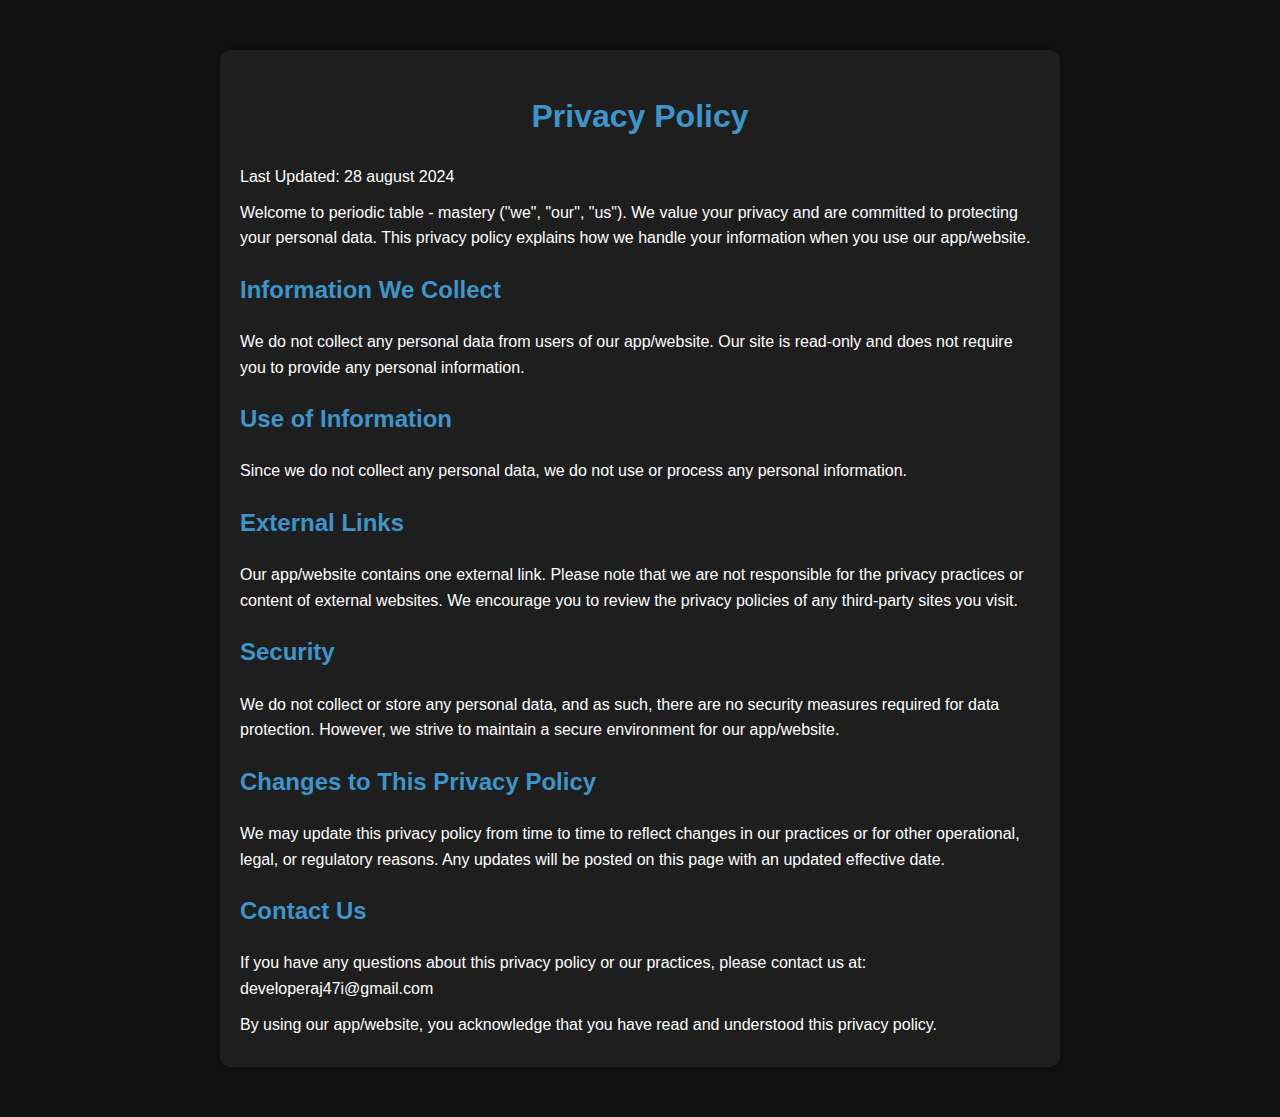
==== pt-privacy-policy.html @ 78e2d18f "Create pt-privacy-policy.html" ====
<!DOCTYPE html>
<html lang="en">

<head>
    <meta charset="UTF-8">
    <meta name="viewport" content="width=device-width, initial-scale=1.0">
    <title>Privacy Policy - Periodic-table-mastery</title>
    <style>
        body {
            margin: 0;
            padding: 0;
            font-family: Arial, sans-serif;
            background-color: #121212;
            color: #ffffff;
            line-height: 1.6;
        }

        .container {
            max-width: 800px;
            margin: 50px auto;
            padding: 20px;
            background-color: #1e1e1e;
            border-radius: 10px;
            box-shadow: 0 0 10px rgba(0, 0, 0, 0.5);
        }

        h1 {
            text-align: center;
            color: #3D95C9;
        }

        h2 {
            color: #3D95C9;
        }

        a {
            color: #3D95C9;
            text-decoration: none;
        }

        a:hover {
            text-decoration: underline;
        }

        p {
            margin: 10px 0;
        }
    </style>
</head>

<body>
    <div class="container">
        <h1>Privacy Policy</h1>
        <p>Last Updated: 28 august 2024 </p>

        <p>Welcome to periodic table - mastery ("we", "our", "us"). We value your privacy and are committed to protecting your personal
            data. This privacy policy explains how we handle your information when you use our app/website.</p>

        <h2>Information We Collect</h2>
        <p>We do not collect any personal data from users of our app/website. Our site is read-only and does not require
            you to provide any personal information.</p>

        <h2>Use of Information</h2>
        <p>Since we do not collect any personal data, we do not use or process any personal information.</p>

        <h2>External Links</h2>
        <p>Our app/website contains one external link. Please note that we are not responsible for the privacy practices
            or content of external websites. We encourage you to review the privacy policies of any third-party sites
            you visit.</p>

        <h2>Security</h2>
        <p>We do not collect or store any personal data, and as such, there are no security measures required for data
            protection. However, we strive to maintain a secure environment for our app/website.</p>

        <h2>Changes to This Privacy Policy</h2>
        <p>We may update this privacy policy from time to time to reflect changes in our practices or for other
            operational, legal, or regulatory reasons. Any updates will be posted on this page with an updated effective
            date.</p>

        <h2>Contact Us</h2>
        <p>If you have any questions about this privacy policy or our practices, please contact us at:
            developeraj47i@gmail.com</p>

        <p>By using our app/website, you acknowledge that you have read and understood this privacy policy.</p>
    </div>
</body>

</html>
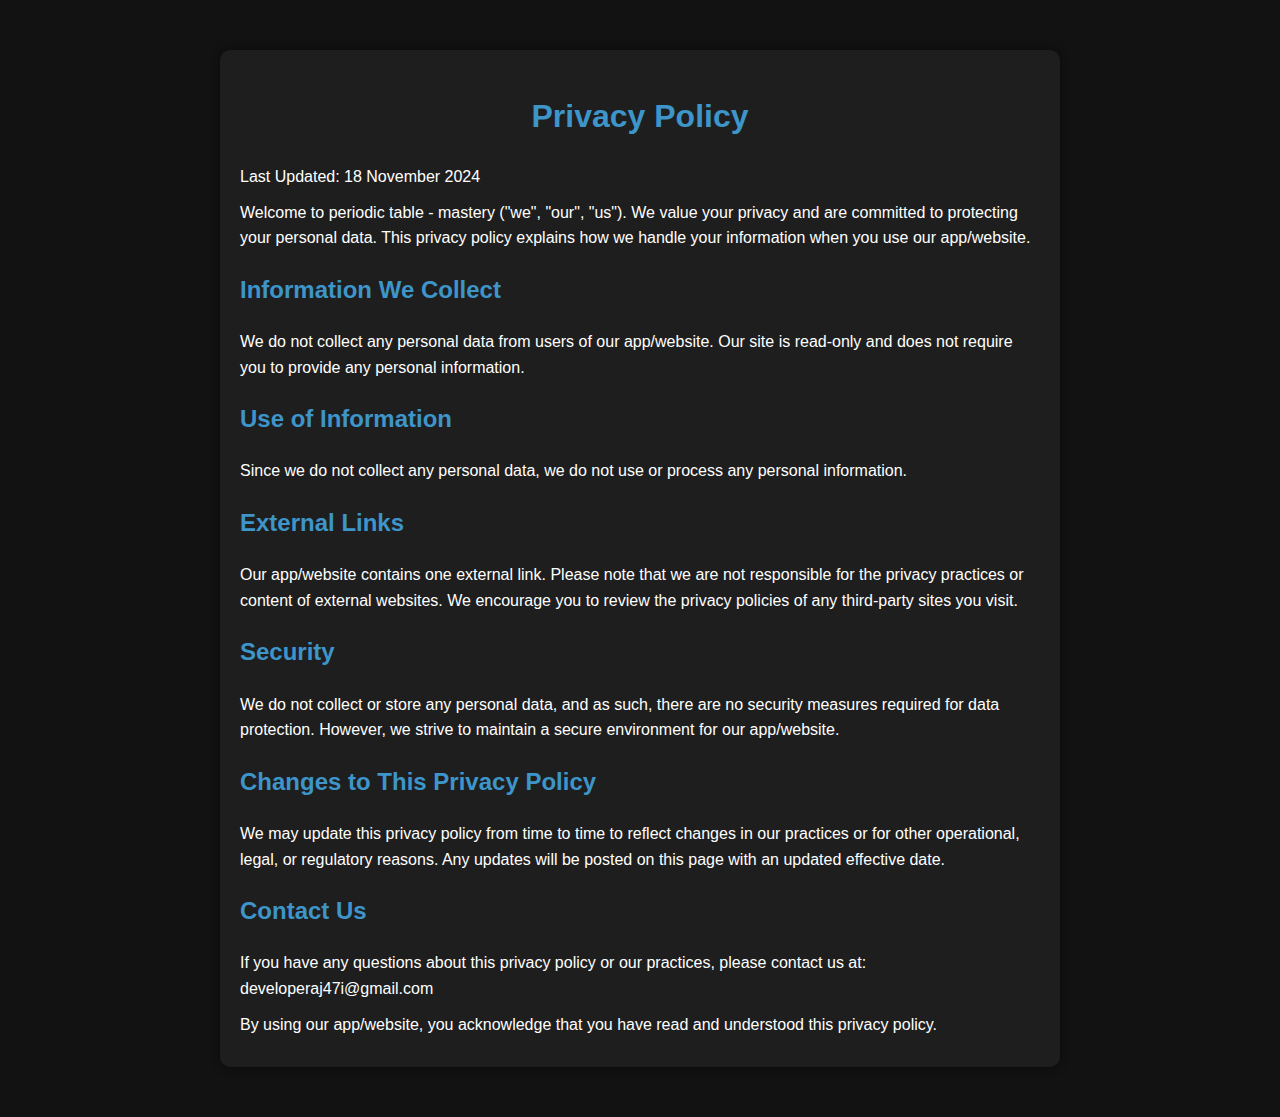
==== commit 718f27fc: "Update pt-privacy-policy.html" ====
--- a/pt-privacy-policy.html
+++ b/pt-privacy-policy.html
@@ -51,7 +51,7 @@
 <body>
     <div class="container">
         <h1>Privacy Policy</h1>
-        <p>Last Updated: 28 august 2024 </p>
+        <p>Last Updated: 18 November 2024 </p>
 
         <p>Welcome to periodic table - mastery ("we", "our", "us"). We value your privacy and are committed to protecting your personal
             data. This privacy policy explains how we handle your information when you use our app/website.</p>
